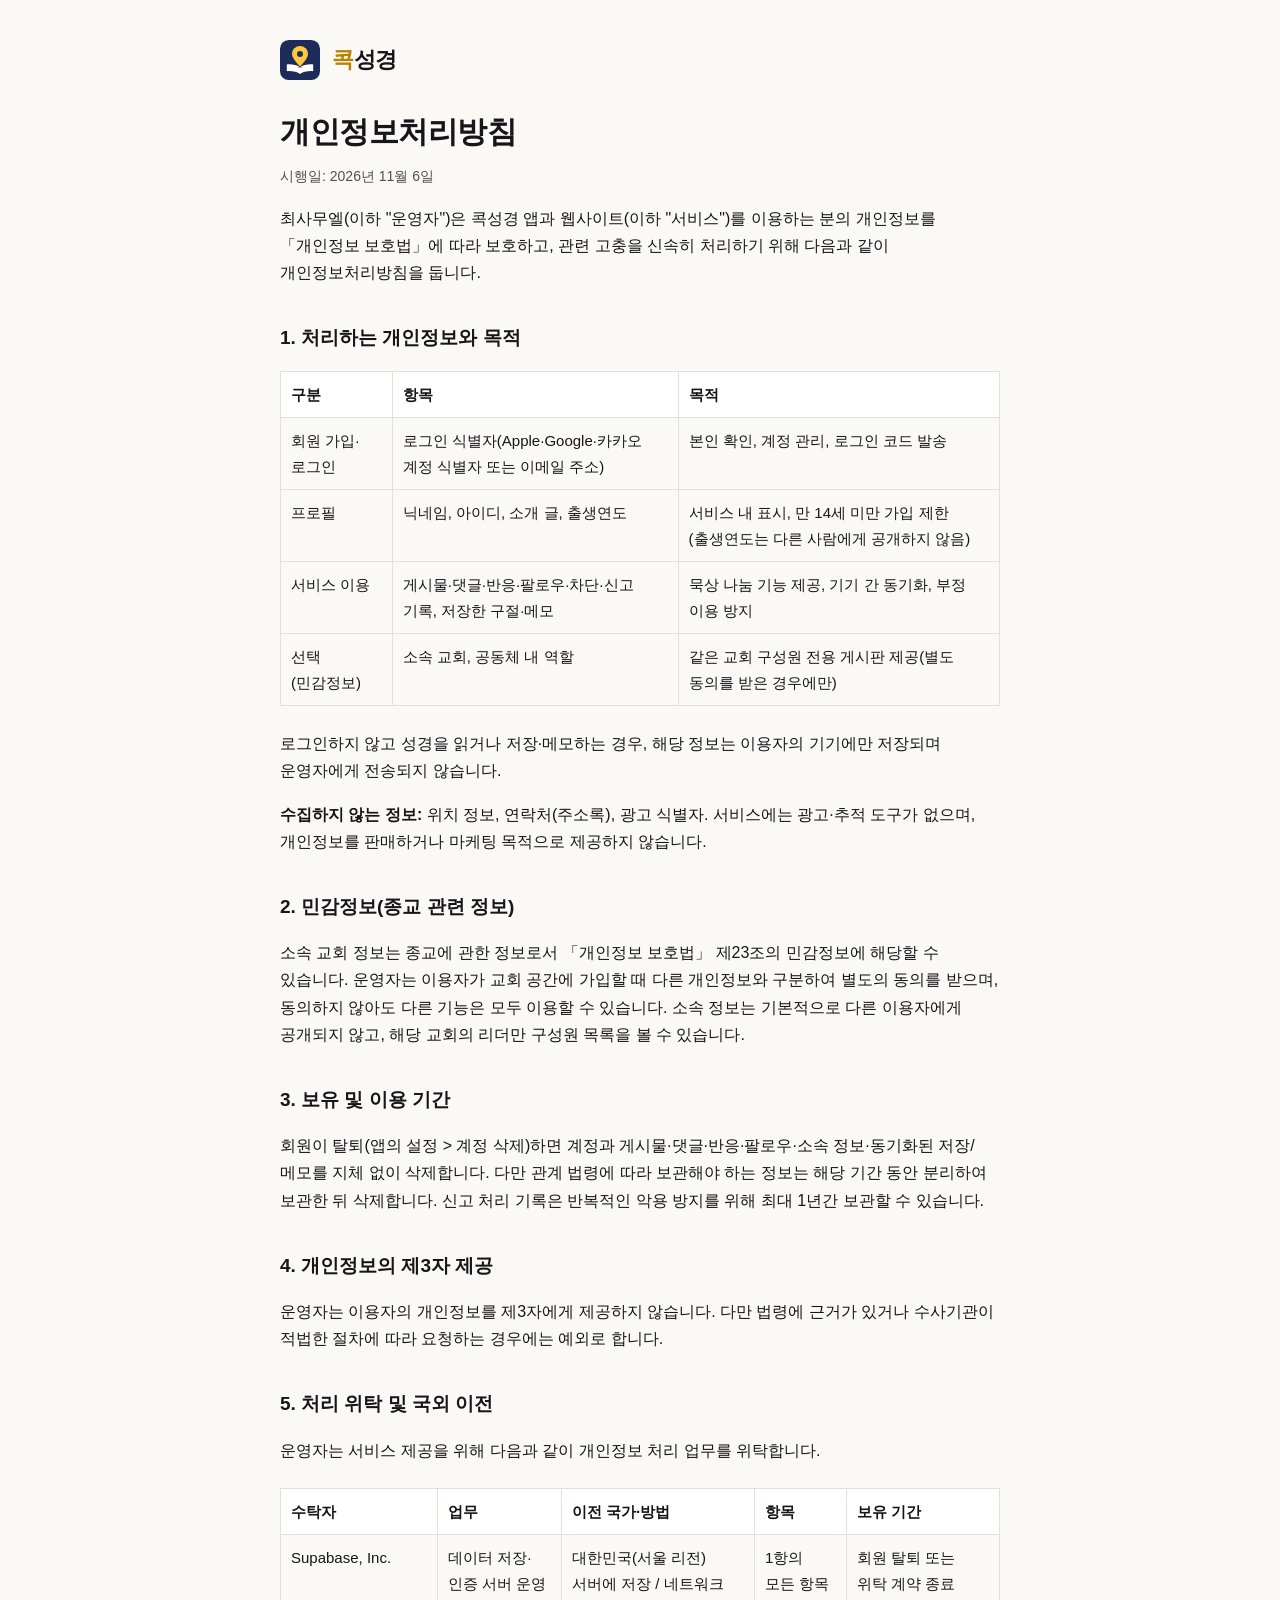
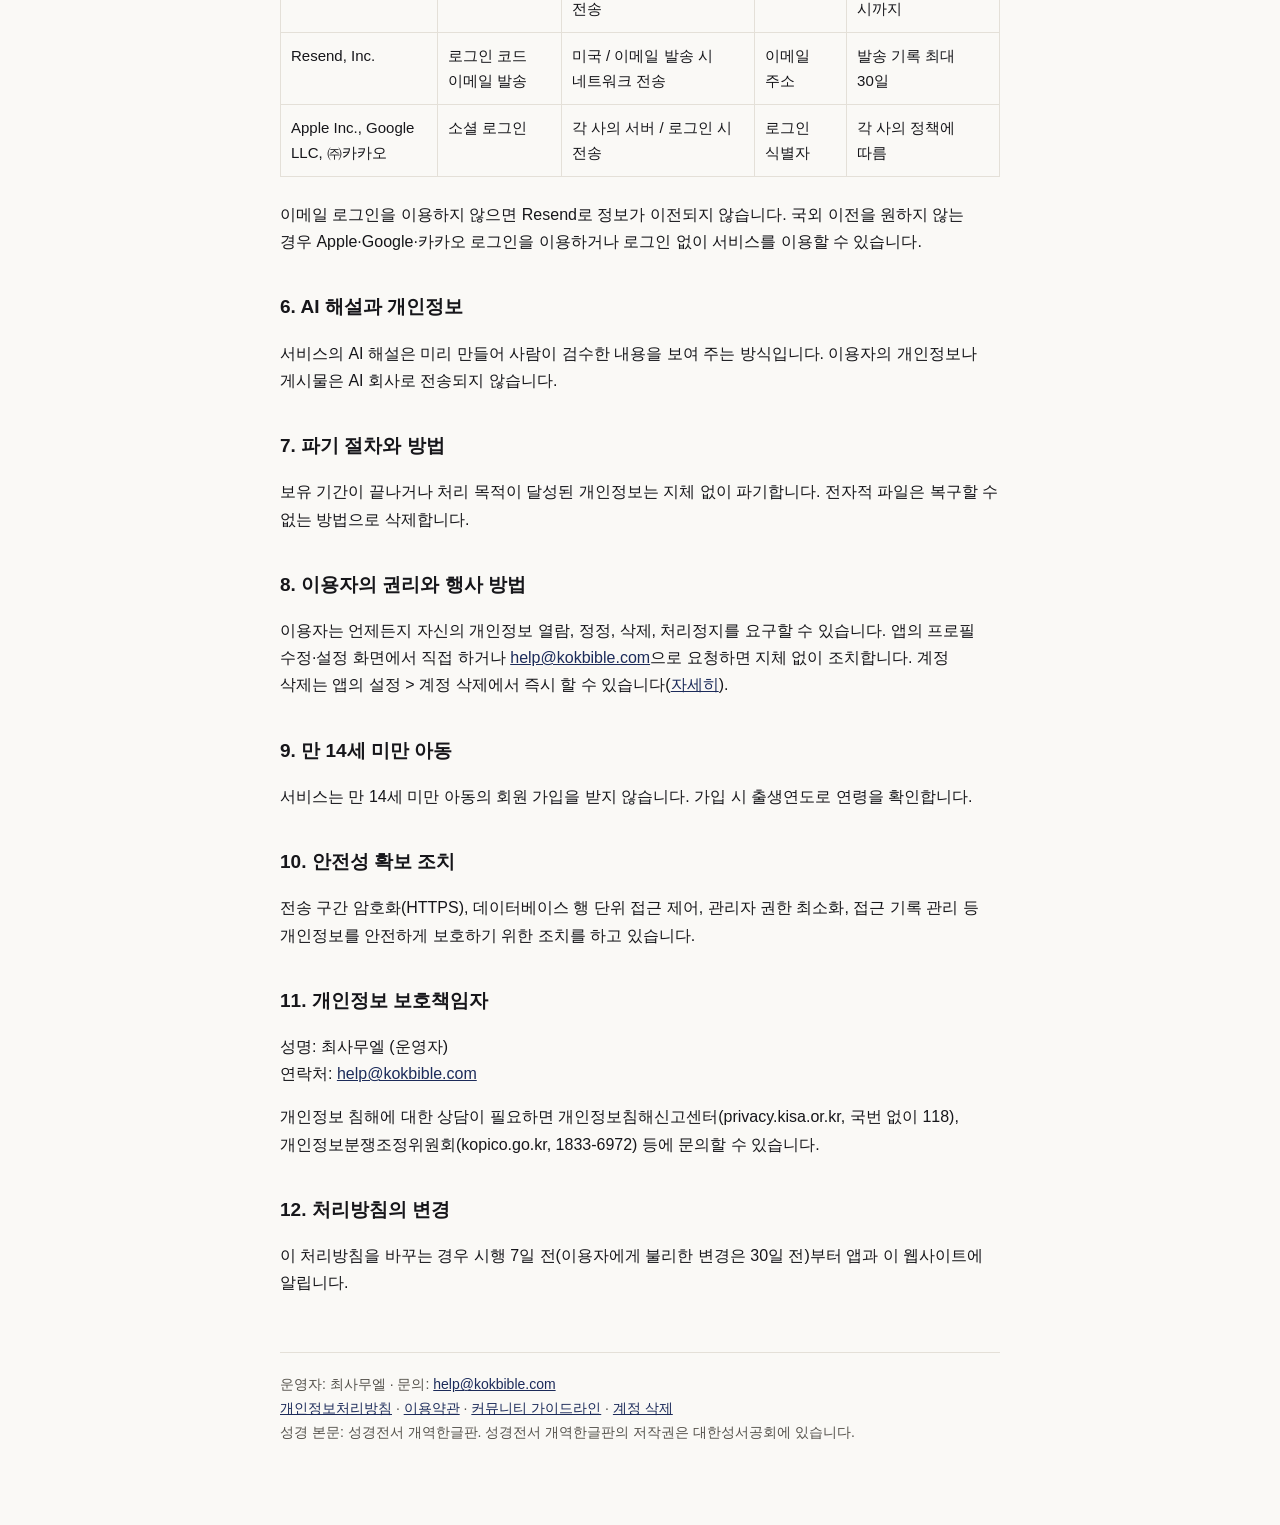
==== privacy.html @ b880279d "Create privacy.html" ====
<!doctype html><html lang="ko"><head><meta charset="utf-8"><meta name="viewport" content="width=device-width,initial-scale=1">
<title>개인정보처리방침 – 콕성경</title><meta name="description" content="콕성경 – 넘기고, 콕! 풀리는 말씀"><link rel="icon" href="icon.svg"><link rel="stylesheet" href="style.css"></head>
<body><div class="wrap"><header><a href="./"><svg viewBox="0 0 100 100" width="40" height="40" aria-hidden="true"><rect width="100" height="100" rx="22" fill="#1C2B5A"/><path d="M50 85 C41 79 30 77 17 78 V61 C30 60 41 62 50 68 Z" fill="#fff"/><path d="M50 85 C59 79 70 77 83 78 V61 C70 60 59 62 50 68 Z" fill="#fff"/><ellipse cx="50" cy="68" rx="7" ry="2" fill="#1C2B5A" fill-opacity=".35"/><path d="M50 66 C50 66 30 47 30 35 A20 20 0 0 1 70 35 C70 47 50 66 50 66 Z" fill="#FFC83D"/><circle cx="50" cy="35" r="7.5" fill="#1C2B5A"/></svg><span class="brand"><b>콕</b>성경</span></a></header>

<h1>개인정보처리방침</h1>
<p class="muted">시행일: 2026년 11월 6일</p>
<p>최사무엘(이하 "운영자")은 콕성경 앱과 웹사이트(이하 "서비스")를 이용하는 분의 개인정보를 「개인정보 보호법」에 따라 보호하고, 관련 고충을 신속히 처리하기 위해 다음과 같이 개인정보처리방침을 둡니다.</p>

<h2>1. 처리하는 개인정보와 목적</h2>
<div class="table-wrap"><table><tr><th>구분</th><th>항목</th><th>목적</th></tr>
<tr><td>회원 가입·로그인</td><td>로그인 식별자(Apple·Google·카카오 계정 식별자 또는 이메일 주소)</td><td>본인 확인, 계정 관리, 로그인 코드 발송</td></tr>
<tr><td>프로필</td><td>닉네임, 아이디, 소개 글, 출생연도</td><td>서비스 내 표시, 만 14세 미만 가입 제한(출생연도는 다른 사람에게 공개하지 않음)</td></tr>
<tr><td>서비스 이용</td><td>게시물·댓글·반응·팔로우·차단·신고 기록, 저장한 구절·메모</td><td>묵상 나눔 기능 제공, 기기 간 동기화, 부정 이용 방지</td></tr>
<tr><td>선택(민감정보)</td><td>소속 교회, 공동체 내 역할</td><td>같은 교회 구성원 전용 게시판 제공(별도 동의를 받은 경우에만)</td></tr>
</table></div>
<p>로그인하지 않고 성경을 읽거나 저장·메모하는 경우, 해당 정보는 이용자의 기기에만 저장되며 운영자에게 전송되지 않습니다.</p>
<p><b>수집하지 않는 정보:</b> 위치 정보, 연락처(주소록), 광고 식별자. 서비스에는 광고·추적 도구가 없으며, 개인정보를 판매하거나 마케팅 목적으로 제공하지 않습니다.</p>

<h2>2. 민감정보(종교 관련 정보)</h2>
<p>소속 교회 정보는 종교에 관한 정보로서 「개인정보 보호법」 제23조의 민감정보에 해당할 수 있습니다. 운영자는 이용자가 교회 공간에 가입할 때 다른 개인정보와 구분하여 별도의 동의를 받으며, 동의하지 않아도 다른 기능은 모두 이용할 수 있습니다. 소속 정보는 기본적으로 다른 이용자에게 공개되지 않고, 해당 교회의 리더만 구성원 목록을 볼 수 있습니다.</p>

<h2>3. 보유 및 이용 기간</h2>
<p>회원이 탈퇴(앱의 설정 &gt; 계정 삭제)하면 계정과 게시물·댓글·반응·팔로우·소속 정보·동기화된 저장/메모를 지체 없이 삭제합니다. 다만 관계 법령에 따라 보관해야 하는 정보는 해당 기간 동안 분리하여 보관한 뒤 삭제합니다. 신고 처리 기록은 반복적인 악용 방지를 위해 최대 1년간 보관할 수 있습니다.</p>

<h2>4. 개인정보의 제3자 제공</h2>
<p>운영자는 이용자의 개인정보를 제3자에게 제공하지 않습니다. 다만 법령에 근거가 있거나 수사기관이 적법한 절차에 따라 요청하는 경우에는 예외로 합니다.</p>

<h2>5. 처리 위탁 및 국외 이전</h2>
<p>운영자는 서비스 제공을 위해 다음과 같이 개인정보 처리 업무를 위탁합니다.</p>
<div class="table-wrap"><table><tr><th>수탁자</th><th>업무</th><th>이전 국가·방법</th><th>항목</th><th>보유 기간</th></tr>
<tr><td>Supabase, Inc.</td><td>데이터 저장·인증 서버 운영</td><td>대한민국(서울 리전) 서버에 저장 / 네트워크 전송</td><td>1항의 모든 항목</td><td>회원 탈퇴 또는 위탁 계약 종료 시까지</td></tr>
<tr><td>Resend, Inc.</td><td>로그인 코드 이메일 발송</td><td>미국 / 이메일 발송 시 네트워크 전송</td><td>이메일 주소</td><td>발송 기록 최대 30일</td></tr>
<tr><td>Apple Inc., Google LLC, ㈜카카오</td><td>소셜 로그인</td><td>각 사의 서버 / 로그인 시 전송</td><td>로그인 식별자</td><td>각 사의 정책에 따름</td></tr>
</table></div>
<p>이메일 로그인을 이용하지 않으면 Resend로 정보가 이전되지 않습니다. 국외 이전을 원하지 않는 경우 Apple·Google·카카오 로그인을 이용하거나 로그인 없이 서비스를 이용할 수 있습니다.</p>

<h2>6. AI 해설과 개인정보</h2>
<p>서비스의 AI 해설은 미리 만들어 사람이 검수한 내용을 보여 주는 방식입니다. 이용자의 개인정보나 게시물은 AI 회사로 전송되지 않습니다.</p>

<h2>7. 파기 절차와 방법</h2>
<p>보유 기간이 끝나거나 처리 목적이 달성된 개인정보는 지체 없이 파기합니다. 전자적 파일은 복구할 수 없는 방법으로 삭제합니다.</p>

<h2>8. 이용자의 권리와 행사 방법</h2>
<p>이용자는 언제든지 자신의 개인정보 열람, 정정, 삭제, 처리정지를 요구할 수 있습니다. 앱의 프로필 수정·설정 화면에서 직접 하거나 <a href="mailto:help@kokbible.com">help@kokbible.com</a>으로 요청하면 지체 없이 조치합니다. 계정 삭제는 앱의 설정 &gt; 계정 삭제에서 즉시 할 수 있습니다(<a href="delete-account.html">자세히</a>).</p>

<h2>9. 만 14세 미만 아동</h2>
<p>서비스는 만 14세 미만 아동의 회원 가입을 받지 않습니다. 가입 시 출생연도로 연령을 확인합니다.</p>

<h2>10. 안전성 확보 조치</h2>
<p>전송 구간 암호화(HTTPS), 데이터베이스 행 단위 접근 제어, 관리자 권한 최소화, 접근 기록 관리 등 개인정보를 안전하게 보호하기 위한 조치를 하고 있습니다.</p>

<h2>11. 개인정보 보호책임자</h2>
<p>성명: 최사무엘 (운영자)<br>연락처: <a href="mailto:help@kokbible.com">help@kokbible.com</a></p>
<p>개인정보 침해에 대한 상담이 필요하면 개인정보침해신고센터(privacy.kisa.or.kr, 국번 없이 118), 개인정보분쟁조정위원회(kopico.go.kr, 1833-6972) 등에 문의할 수 있습니다.</p>

<h2>12. 처리방침의 변경</h2>
<p>이 처리방침을 바꾸는 경우 시행 7일 전(이용자에게 불리한 변경은 30일 전)부터 앱과 이 웹사이트에 알립니다.</p>
<footer>운영자: 최사무엘 · 문의: <a href="mailto:help@kokbible.com">help@kokbible.com</a><br>
<a href="privacy.html">개인정보처리방침</a> · <a href="terms.html">이용약관</a> · <a href="guidelines.html">커뮤니티 가이드라인</a> · <a href="delete-account.html">계정 삭제</a><br>
성경 본문: 성경전서 개역한글판. 성경전서 개역한글판의 저작권은 대한성서공회에 있습니다.</footer></div></body></html>
---- style.css ----
:root{--ink:#16161A;--sub:#55524C;--line:#E4E0D8;--bg:#FAF9F6;--navy:#1C2B5A;--gold:#B88400;--card:#fff}
@media (prefers-color-scheme:dark){:root{--ink:#F2F1EE;--sub:#B5B1AA;--line:#2C2F38;--bg:#121318;--card:#1A1C23;--navy:#9DB0E8;--gold:#FFC83D}}
*{box-sizing:border-box}body{margin:0;background:var(--bg);color:var(--ink);font-family:-apple-system,BlinkMacSystemFont,"Apple SD Gothic Neo","Pretendard","Noto Sans KR","Malgun Gothic",sans-serif;line-height:1.7;word-break:keep-all}
.wrap{max-width:760px;margin:0 auto;padding:40px 20px 80px}
header{display:flex;align-items:center;gap:12px;margin-bottom:32px}header a{display:flex;align-items:center;gap:12px;color:inherit;text-decoration:none}
.brand{font-size:22px;font-weight:800;letter-spacing:-.5px}.brand b{color:var(--gold)}
h1{font-size:30px;letter-spacing:-.5px;line-height:1.3;margin:0 0 8px}h2{font-size:19px;margin:36px 0 8px}
p,li{font-size:16px;color:var(--ink)}.muted{color:var(--sub);font-size:14px}
table{width:100%;border-collapse:collapse;margin:8px 0;font-size:15px}th,td{border:1px solid var(--line);padding:10px;text-align:left;vertical-align:top}th{background:var(--card)}
.card{background:var(--card);border:1px solid var(--line);border-radius:16px;padding:20px 22px;margin:16px 0}
a{color:var(--navy)}nav.links{display:grid;gap:10px;margin:28px 0}nav.links a{display:block;background:var(--card);border:1px solid var(--line);border-radius:14px;padding:16px 18px;text-decoration:none;color:var(--ink);font-weight:600}
footer{margin-top:56px;padding-top:20px;border-top:1px solid var(--line);color:var(--sub);font-size:14px}
.table-wrap{overflow-x:auto}
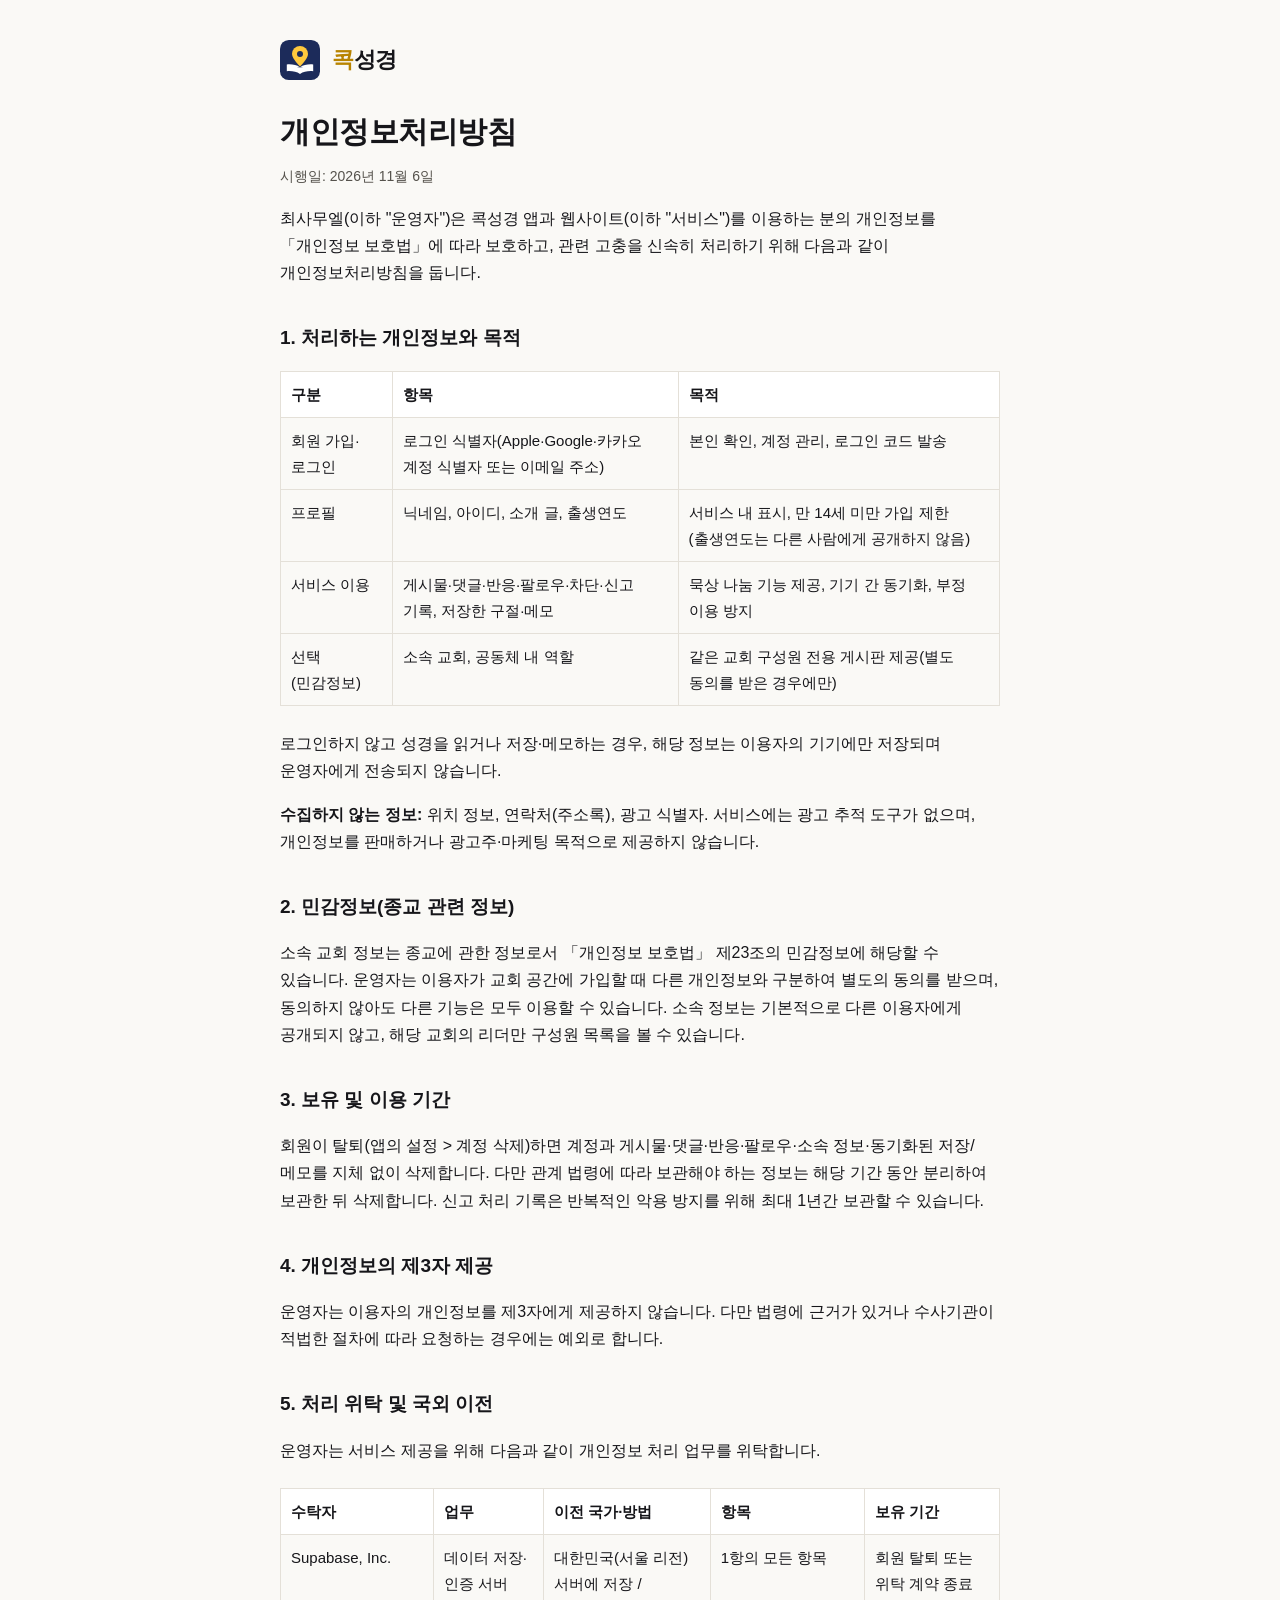
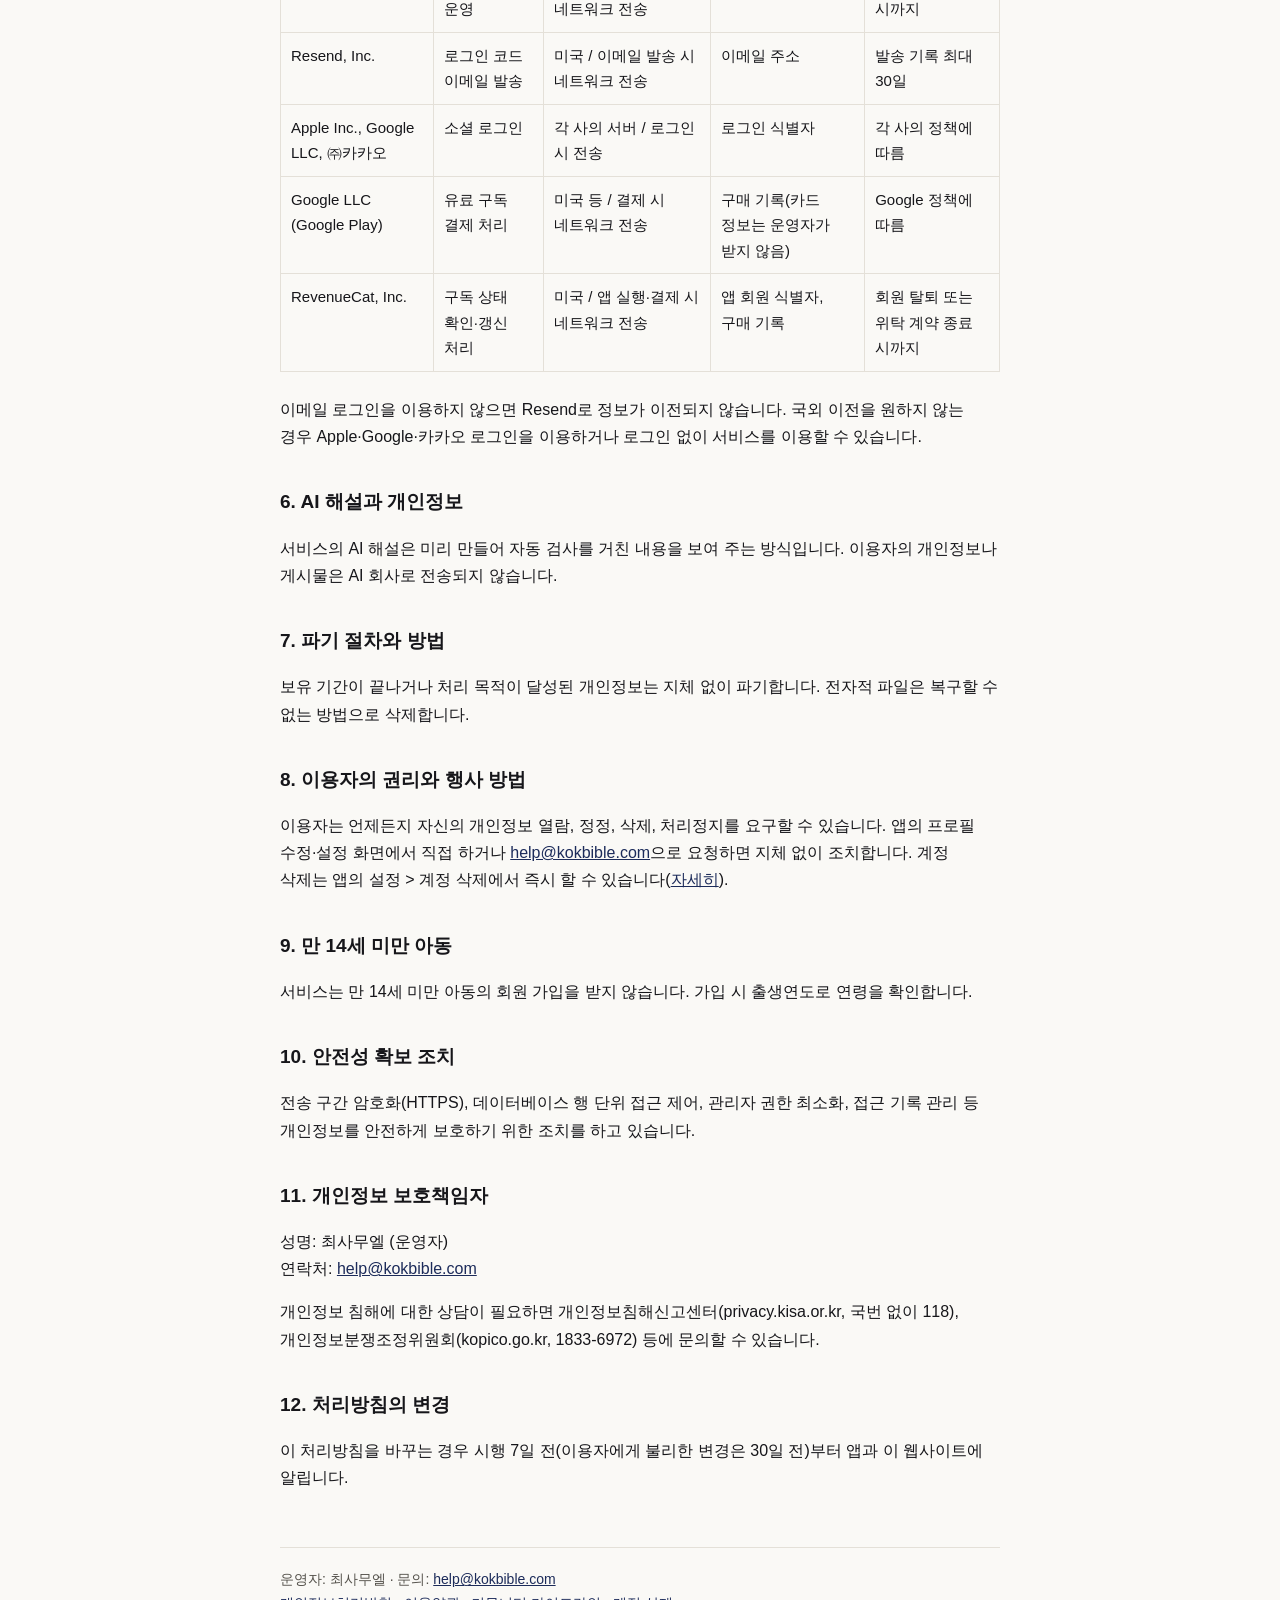
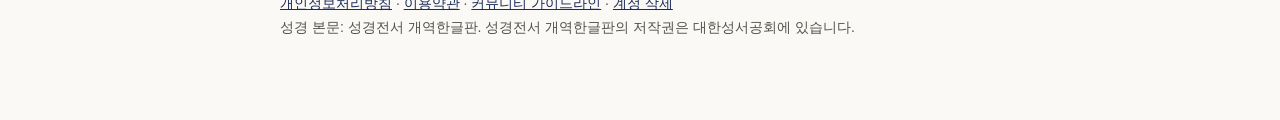
==== commit f767afc2: "약관·소개·개인정보 처리방침: 유료 구독, 청약철회, 광고 조항 추가 Co-Authored-By: Claude Opus 5.5 <noreply@anthropic.com> Claud" ====
--- a/privacy.html
+++ b/privacy.html
@@ -14,7 +14,7 @@
 <tr><td>선택(민감정보)</td><td>소속 교회, 공동체 내 역할</td><td>같은 교회 구성원 전용 게시판 제공(별도 동의를 받은 경우에만)</td></tr>
 </table></div>
 <p>로그인하지 않고 성경을 읽거나 저장·메모하는 경우, 해당 정보는 이용자의 기기에만 저장되며 운영자에게 전송되지 않습니다.</p>
-<p><b>수집하지 않는 정보:</b> 위치 정보, 연락처(주소록), 광고 식별자. 서비스에는 광고·추적 도구가 없으며, 개인정보를 판매하거나 마케팅 목적으로 제공하지 않습니다.</p>
+<p><b>수집하지 않는 정보:</b> 위치 정보, 연락처(주소록), 광고 식별자. 서비스에는 광고 추적 도구가 없으며, 개인정보를 판매하거나 광고주·마케팅 목적으로 제공하지 않습니다.</p>
 
 <h2>2. 민감정보(종교 관련 정보)</h2>
 <p>소속 교회 정보는 종교에 관한 정보로서 「개인정보 보호법」 제23조의 민감정보에 해당할 수 있습니다. 운영자는 이용자가 교회 공간에 가입할 때 다른 개인정보와 구분하여 별도의 동의를 받으며, 동의하지 않아도 다른 기능은 모두 이용할 수 있습니다. 소속 정보는 기본적으로 다른 이용자에게 공개되지 않고, 해당 교회의 리더만 구성원 목록을 볼 수 있습니다.</p>
@@ -31,11 +31,13 @@
 <tr><td>Supabase, Inc.</td><td>데이터 저장·인증 서버 운영</td><td>대한민국(서울 리전) 서버에 저장 / 네트워크 전송</td><td>1항의 모든 항목</td><td>회원 탈퇴 또는 위탁 계약 종료 시까지</td></tr>
 <tr><td>Resend, Inc.</td><td>로그인 코드 이메일 발송</td><td>미국 / 이메일 발송 시 네트워크 전송</td><td>이메일 주소</td><td>발송 기록 최대 30일</td></tr>
 <tr><td>Apple Inc., Google LLC, ㈜카카오</td><td>소셜 로그인</td><td>각 사의 서버 / 로그인 시 전송</td><td>로그인 식별자</td><td>각 사의 정책에 따름</td></tr>
+<tr><td>Google LLC (Google Play)</td><td>유료 구독 결제 처리</td><td>미국 등 / 결제 시 네트워크 전송</td><td>구매 기록(카드 정보는 운영자가 받지 않음)</td><td>Google 정책에 따름</td></tr>
+<tr><td>RevenueCat, Inc.</td><td>구독 상태 확인·갱신 처리</td><td>미국 / 앱 실행·결제 시 네트워크 전송</td><td>앱 회원 식별자, 구매 기록</td><td>회원 탈퇴 또는 위탁 계약 종료 시까지</td></tr>
 </table></div>
 <p>이메일 로그인을 이용하지 않으면 Resend로 정보가 이전되지 않습니다. 국외 이전을 원하지 않는 경우 Apple·Google·카카오 로그인을 이용하거나 로그인 없이 서비스를 이용할 수 있습니다.</p>
 
 <h2>6. AI 해설과 개인정보</h2>
-<p>서비스의 AI 해설은 미리 만들어 사람이 검수한 내용을 보여 주는 방식입니다. 이용자의 개인정보나 게시물은 AI 회사로 전송되지 않습니다.</p>
+<p>서비스의 AI 해설은 미리 만들어 자동 검사를 거친 내용을 보여 주는 방식입니다. 이용자의 개인정보나 게시물은 AI 회사로 전송되지 않습니다.</p>
 
 <h2>7. 파기 절차와 방법</h2>
 <p>보유 기간이 끝나거나 처리 목적이 달성된 개인정보는 지체 없이 파기합니다. 전자적 파일은 복구할 수 없는 방법으로 삭제합니다.</p>
@@ -57,4 +59,4 @@
 <p>이 처리방침을 바꾸는 경우 시행 7일 전(이용자에게 불리한 변경은 30일 전)부터 앱과 이 웹사이트에 알립니다.</p>
 <footer>운영자: 최사무엘 · 문의: <a href="mailto:help@kokbible.com">help@kokbible.com</a><br>
 <a href="privacy.html">개인정보처리방침</a> · <a href="terms.html">이용약관</a> · <a href="guidelines.html">커뮤니티 가이드라인</a> · <a href="delete-account.html">계정 삭제</a><br>
-성경 본문: 성경전서 개역한글판. 성경전서 개역한글판의 저작권은 대한성서공회에 있습니다.</footer></div></body></html>
+성경 본문: 성경전서 개역한글판. 성경전서 개역한글판의 저작권은 대한성서공회에 있습니다.</footer></div></body></html>
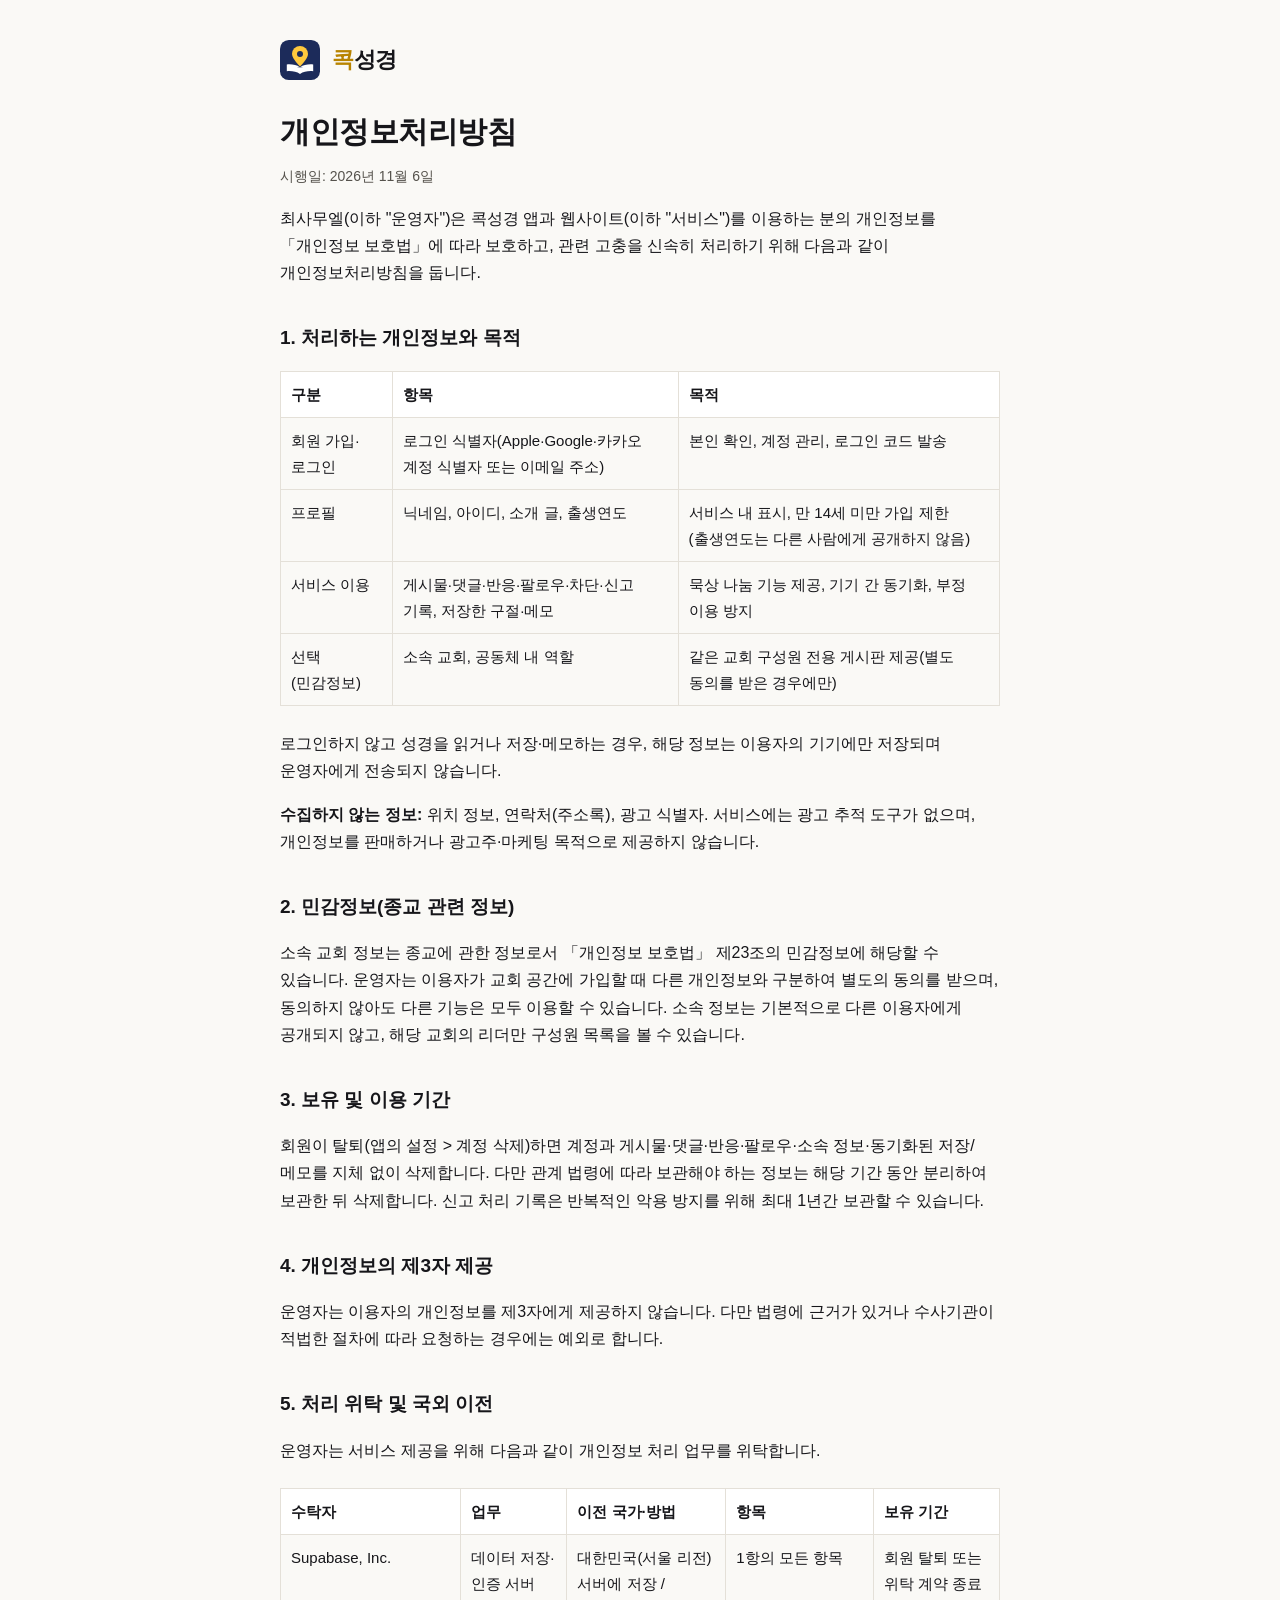
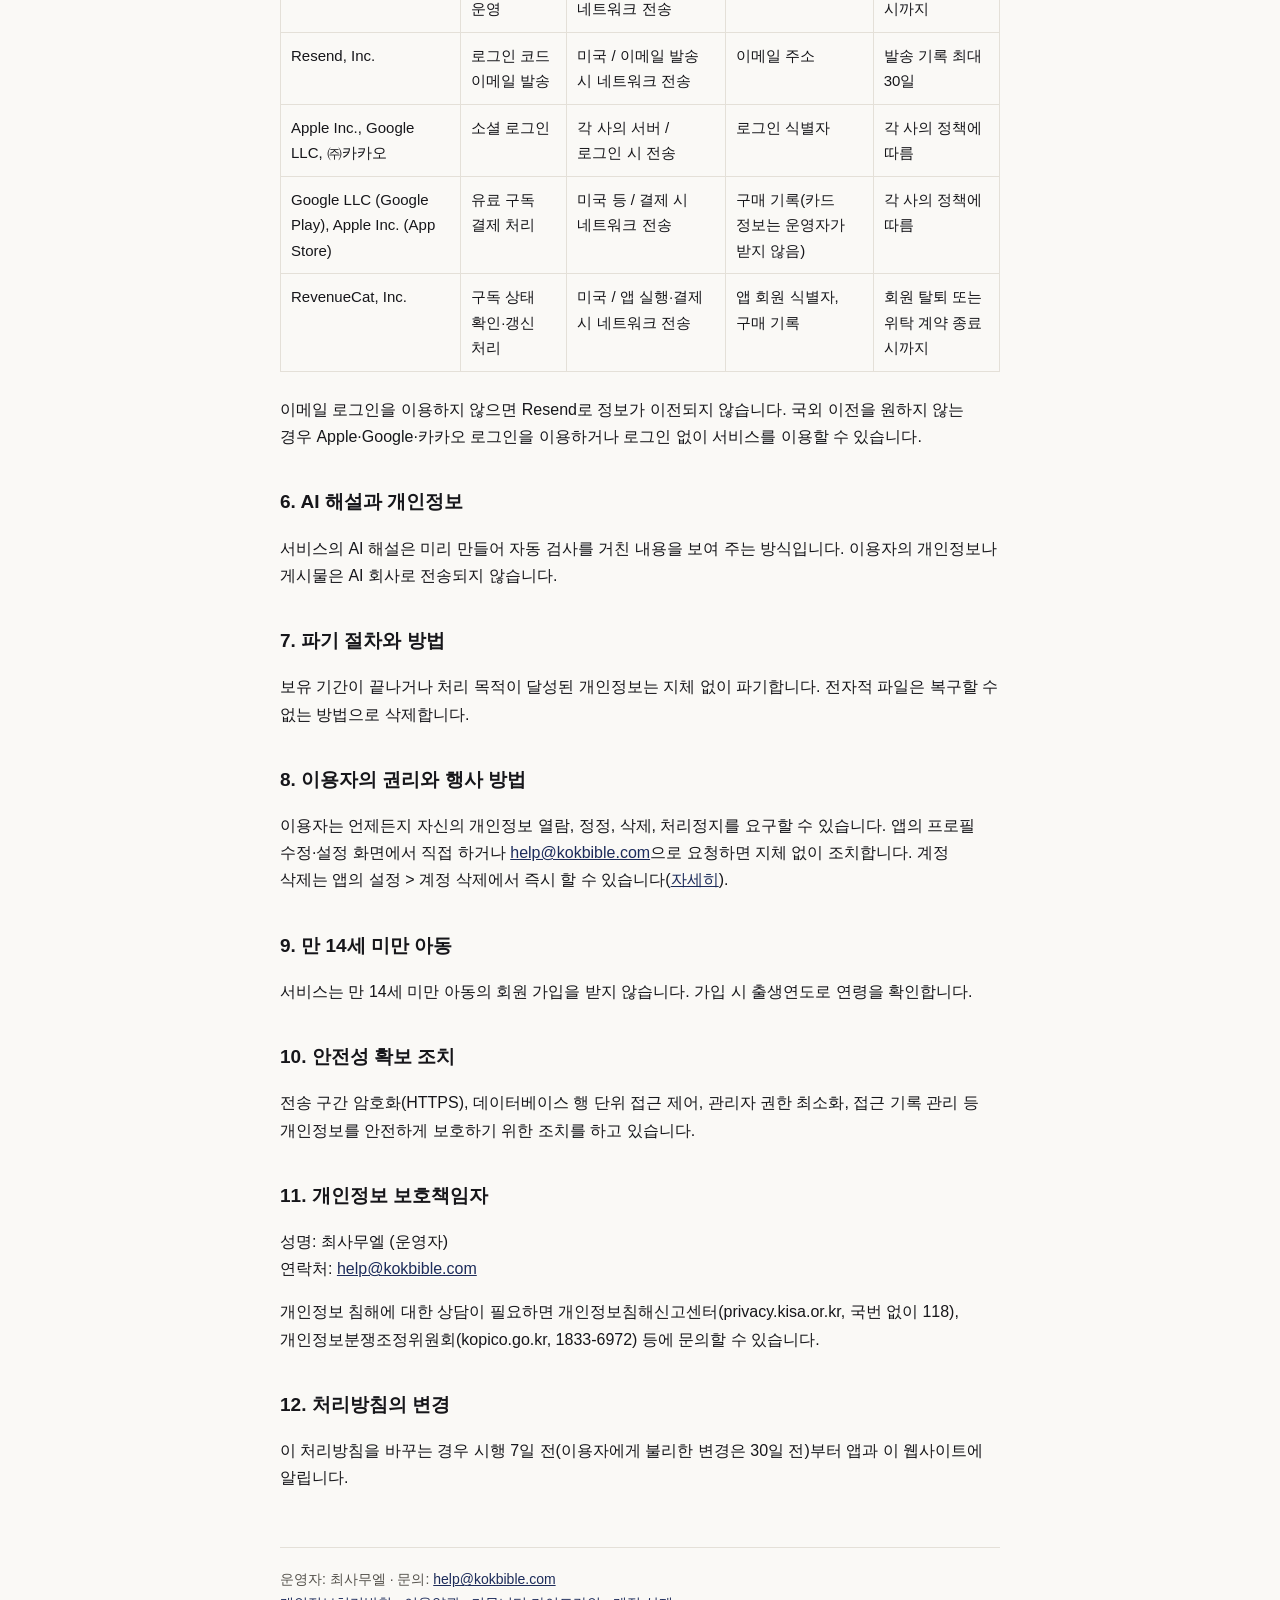
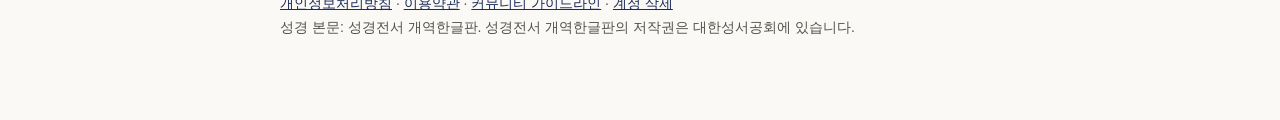
==== commit 5c182615: "약관·개인정보: 애플 앱스토어 결제 추가 Co-Authored-By: Claude Opus 5.5 <noreply@anthropic.com> Claude-Session: https" ====
--- a/privacy.html
+++ b/privacy.html
@@ -31,7 +31,7 @@
 <tr><td>Supabase, Inc.</td><td>데이터 저장·인증 서버 운영</td><td>대한민국(서울 리전) 서버에 저장 / 네트워크 전송</td><td>1항의 모든 항목</td><td>회원 탈퇴 또는 위탁 계약 종료 시까지</td></tr>
 <tr><td>Resend, Inc.</td><td>로그인 코드 이메일 발송</td><td>미국 / 이메일 발송 시 네트워크 전송</td><td>이메일 주소</td><td>발송 기록 최대 30일</td></tr>
 <tr><td>Apple Inc., Google LLC, ㈜카카오</td><td>소셜 로그인</td><td>각 사의 서버 / 로그인 시 전송</td><td>로그인 식별자</td><td>각 사의 정책에 따름</td></tr>
-<tr><td>Google LLC (Google Play)</td><td>유료 구독 결제 처리</td><td>미국 등 / 결제 시 네트워크 전송</td><td>구매 기록(카드 정보는 운영자가 받지 않음)</td><td>Google 정책에 따름</td></tr>
+<tr><td>Google LLC (Google Play), Apple Inc. (App Store)</td><td>유료 구독 결제 처리</td><td>미국 등 / 결제 시 네트워크 전송</td><td>구매 기록(카드 정보는 운영자가 받지 않음)</td><td>각 사의 정책에 따름</td></tr>
 <tr><td>RevenueCat, Inc.</td><td>구독 상태 확인·갱신 처리</td><td>미국 / 앱 실행·결제 시 네트워크 전송</td><td>앱 회원 식별자, 구매 기록</td><td>회원 탈퇴 또는 위탁 계약 종료 시까지</td></tr>
 </table></div>
 <p>이메일 로그인을 이용하지 않으면 Resend로 정보가 이전되지 않습니다. 국외 이전을 원하지 않는 경우 Apple·Google·카카오 로그인을 이용하거나 로그인 없이 서비스를 이용할 수 있습니다.</p>
